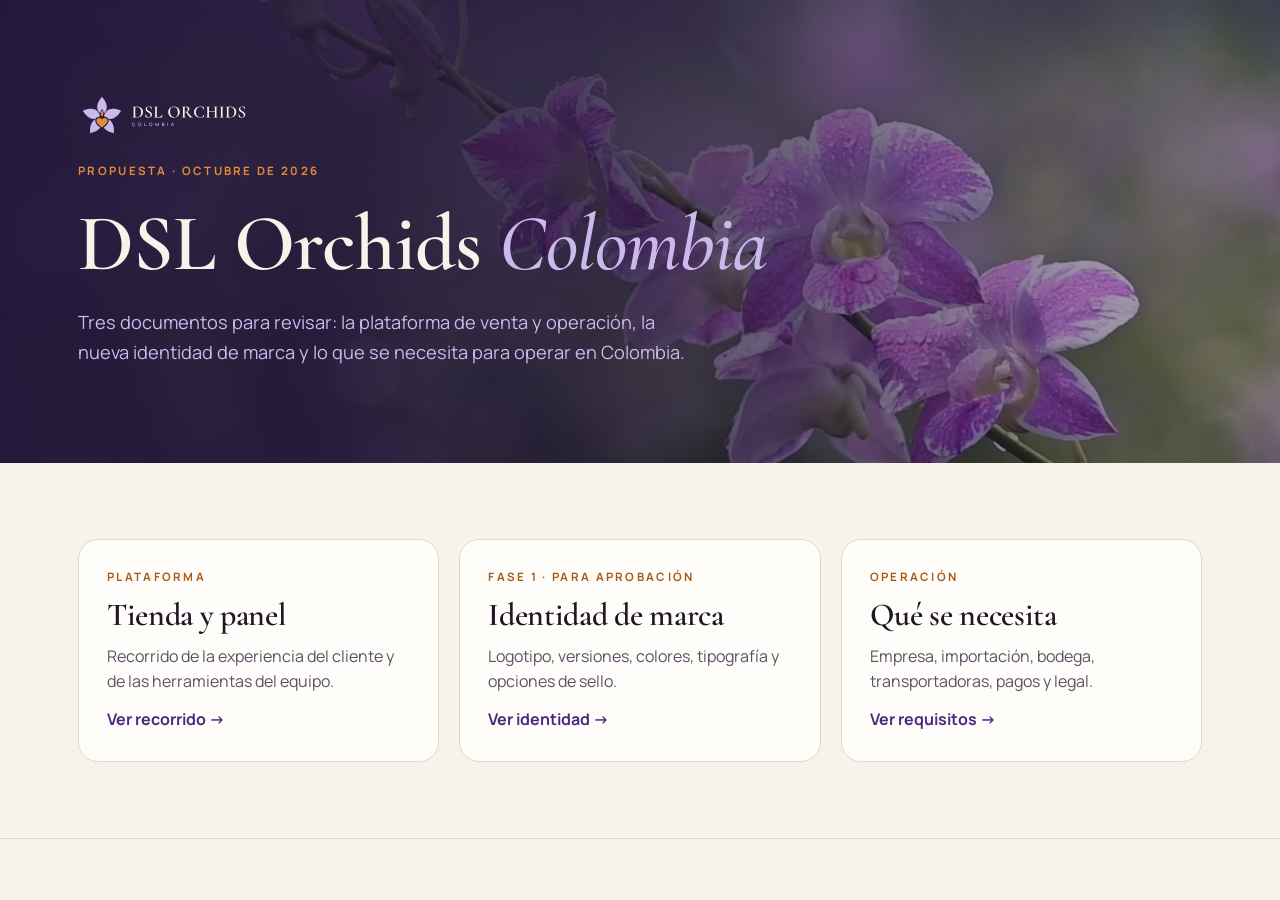
==== index.html @ ac0f4b69 "Propuesta DSL Orchids Colombia: plataforma, identidad de marca y operación Co-Authored-By: Claude Op" ====
<!doctype html>
<html lang="es">
<head>
<meta charset="utf-8">
<meta name="viewport" content="width=device-width, initial-scale=1, viewport-fit=cover">
<meta name="robots" content="noindex, nofollow">
<title>DSL Orchids Colombia · Propuesta</title>
<link rel="icon" href="assets/marca/avatar-violeta.svg">
<link rel="preconnect" href="https://fonts.googleapis.com">
<link rel="preconnect" href="https://fonts.gstatic.com" crossorigin>
<link rel="stylesheet" href="https://fonts.googleapis.com/css2?family=Cormorant+Garamond:ital,wght@0,500;0,600;1,500&family=Manrope:wght@400;500;600;700&display=swap">
<link rel="stylesheet" href="assets/css/estilo.css">
<style>
  .doors{display:grid;grid-template-columns:repeat(3,minmax(0,1fr));gap:20px}
  .door{display:flex;flex-direction:column;gap:12px;padding:28px;border:1px solid var(--line);border-radius:20px;background:var(--surface);text-decoration:none;color:var(--ink);transition:border-color .2s, transform .2s}
  .door:hover{border-color:var(--accent);transform:translateY(-2px)}
  .door .go{margin-top:auto;font-weight:700;color:var(--accent)}
  @media (prefers-reduced-motion:reduce){.door{transition:none}.door:hover{transform:none}}
  @media (max-width:900px){.doors{grid-template-columns:1fr}}
</style>
</head>
<body>
<header class="hero">
  <img src="assets/img/hero-orquidea.jpg" alt="">
  <div class="wrap">
    <img src="assets/marca/logo-horizontal-fondo-oscuro.svg" alt="DSL Orchids Colombia" style="height:48px;width:auto;align-self:flex-start">
    <p class="eyebrow">Propuesta · octubre de 2026</p>
    <h1>DSL Orchids <em>Colombia</em></h1>
    <p class="lead">Tres documentos para revisar: la plataforma de venta y operación, la nueva identidad de marca y lo que se necesita para operar en Colombia.</p>
  </div>
</header>
<section>
  <div class="wrap doors">
    <a class="door" href="web/"><span class="eyebrow">Plataforma</span><h2 style="font-size:2rem">Tienda y panel</h2><p class="muted">Recorrido de la experiencia del cliente y de las herramientas del equipo.</p><span class="go">Ver recorrido →</span></a>
    <a class="door" href="marca/"><span class="eyebrow">Fase 1 · para aprobación</span><h2 style="font-size:2rem">Identidad de marca</h2><p class="muted">Logotipo, versiones, colores, tipografía y opciones de sello.</p><span class="go">Ver identidad →</span></a>
    <a class="door" href="operacion/"><span class="eyebrow">Operación</span><h2 style="font-size:2rem">Qué se necesita</h2><p class="muted">Empresa, importación, bodega, transportadoras, pagos y legal.</p><span class="go">Ver requisitos →</span></a>
  </div>
</section>
</body>
</html>
---- assets/css/estilo.css ----
/* DSL Orchids Colombia · páginas de presentación
   Layout: documento editorial con navegación fija; secciones que alternan marfil y violeta noche. */
:root{
  --bg:#F7F2EA; --surface:#FFFDF9; --surface-2:#F0E8DB; --line:#E3D8C6;
  --ink:#1D1626; --ink-2:#5C5266; --ink-3:#857B8F;
  --accent:#4B2A82; --accent-soft:#EFE8F7;
  --saffron:#E38B35; --saffron-ink:#A85A16; --saffron-soft:#FBECDC;
  --ok:#2C6A4C; --ok-soft:#E3F1E9; --warn:#8F5410; --warn-soft:#FBEFDC; --bad:#A12F29; --bad-soft:#F9E3E1;
  --night:#22163A; --on-night:#F7F2EA; --on-night-2:#CBB8EC;
  --display:"Cormorant Garamond", Georgia, "Times New Roman", serif;
  --body:"Manrope", system-ui, -apple-system, "Segoe UI", sans-serif;
  --shadow:0 18px 40px -28px rgba(34,22,58,.45);
  color-scheme:light;
}
@media (prefers-color-scheme: dark){ :root{
  --bg:#17101F; --surface:#21182D; --surface-2:#2A1F38; --line:#3A2E4A;
  --ink:#F3EDF8; --ink-2:#C7BCD3; --ink-3:#9A8FA8;
  --accent:#CBB8EC; --accent-soft:#33264A;
  --saffron:#EFA35A; --saffron-ink:#F0B57A; --saffron-soft:#3A2A1B;
  --ok:#8FD1AE; --ok-soft:#1E3329; --warn:#F0C27A; --warn-soft:#3A2E1A; --bad:#F2A49E; --bad-soft:#3D2120;
  --night:#0F0A16; --shadow:0 18px 40px -28px rgba(0,0,0,.8); color-scheme:dark }}

*{box-sizing:border-box}
html{scroll-behavior:smooth;scroll-padding-top:76px}
@media (prefers-reduced-motion:reduce){html{scroll-behavior:auto}}
body{margin:0;background:var(--bg);color:var(--ink);font:16px/1.6 var(--body);-webkit-font-smoothing:antialiased}
img{max-width:100%}
.wrap{max-width:1160px;margin:0 auto;padding-left:max(18px,env(safe-area-inset-left,0px));padding-right:max(18px,env(safe-area-inset-right,0px))}
h1,h2,h3{font-family:var(--display);font-weight:600;line-height:1.05;letter-spacing:-.01em;text-wrap:balance;margin:0}
h1{font-size:clamp(2.7rem,6.4vw,5rem)}
h2{font-size:clamp(2.1rem,4vw,3.1rem)}
h3{font-size:1.55rem}
p{margin:0;max-width:66ch}
a{color:var(--accent)}
:focus-visible{outline:2px solid var(--accent);outline-offset:2px;border-radius:4px}
.eyebrow{font-size:.72rem;font-weight:700;letter-spacing:.2em;text-transform:uppercase;color:var(--saffron-ink)}
.lead{font-size:1.14rem;color:var(--ink-2)}
.muted{color:var(--ink-2)}
.stack{display:flex;flex-direction:column;gap:14px}

/* Navegación */
.nav{position:sticky;top:0;z-index:30;background:color-mix(in srgb,var(--surface) 92%,transparent);backdrop-filter:blur(10px);border-bottom:1px solid var(--line)}
.nav .wrap{display:flex;align-items:center;gap:18px;min-height:62px}
.brand{display:flex;align-items:center;gap:10px;text-decoration:none;color:var(--ink);font-family:var(--display);font-size:1.25rem;font-weight:600;white-space:nowrap}
.brand img{width:30px;height:30px}
.nav ul{display:flex;gap:4px;list-style:none;margin:0 0 0 auto;padding:0;overflow-x:auto;scrollbar-width:none;min-width:0}
.nav ul::-webkit-scrollbar{display:none}
.nav a.tab{display:block;padding:7px 12px;border-radius:999px;font-size:.84rem;font-weight:600;color:var(--ink-2);text-decoration:none;white-space:nowrap}
.nav a.tab:hover{background:var(--accent-soft);color:var(--accent)}
.nav a.tab.here{background:var(--accent);color:var(--surface)}

section{padding-block:76px;border-bottom:1px solid var(--line)}
.sec-head{display:flex;flex-direction:column;gap:12px;margin-bottom:34px}
.band{background:var(--night);color:var(--on-night);border-bottom:0}
.band .eyebrow{color:var(--saffron)}
.band .lead,.band .muted{color:var(--on-night-2)}

/* Portada */
.hero{position:relative;isolation:isolate;overflow:hidden;background:var(--night);color:var(--on-night)}
.hero > img{position:absolute;inset:0;width:100%;height:100%;object-fit:cover;object-position:65% center;z-index:-2;opacity:.85}
.hero::after{content:"";position:absolute;inset:0;z-index:-1;background:linear-gradient(90deg,rgba(34,22,58,.96) 0%,rgba(34,22,58,.78) 45%,rgba(34,22,58,.2) 100%)}
.hero .wrap{padding-block:92px 96px;display:flex;flex-direction:column;gap:22px}
.hero .eyebrow{color:var(--saffron)}
.hero .lead{color:var(--on-night-2);max-width:56ch}
.hero h1 em{font-style:italic;color:var(--on-night-2);font-weight:500}
.chips{display:flex;flex-wrap:wrap;gap:8px}
.chip{border:1px solid rgba(203,184,236,.4);border-radius:999px;padding:6px 14px;font-size:.84rem;color:var(--on-night)}

/* Marcos */
.browser{border-radius:14px;overflow:hidden;border:1px solid var(--line);background:var(--surface);box-shadow:var(--shadow)}
.browser .bar{display:flex;align-items:center;gap:6px;padding:8px 12px;background:var(--surface-2);border-bottom:1px solid var(--line);font-size:.72rem;color:var(--ink-3)}
.browser .bar i{width:9px;height:9px;border-radius:50%;background:var(--line)}
.browser .bar span{margin-left:8px;white-space:nowrap;overflow:hidden;text-overflow:ellipsis}
button.shot{display:block;width:100%;padding:0;border:0;background:none;cursor:zoom-in}
button.shot img{display:block;width:100%;height:auto}
.phone{border:8px solid var(--night);border-radius:30px;overflow:hidden;background:var(--night);box-shadow:var(--shadow);max-width:240px;margin:0 auto}
figure{margin:0;display:flex;flex-direction:column;gap:10px;min-width:0}
figcaption{font-size:.9rem;color:var(--ink-2)}
figcaption b{color:var(--ink)}

.grid-2{display:grid;grid-template-columns:repeat(2,minmax(0,1fr));gap:28px}
.grid-3{display:grid;grid-template-columns:repeat(3,minmax(0,1fr));gap:24px}
.grid-4{display:grid;grid-template-columns:repeat(4,minmax(0,1fr));gap:14px}
.grid-2 > *,.grid-3 > *,.grid-4 > *{min-width:0}

/* Pasos del recorrido */
.step{display:grid;grid-template-columns:minmax(0,.9fr) minmax(0,1.6fr);gap:36px;align-items:center;padding-block:30px;border-top:1px solid var(--line)}
.step:first-of-type{border-top:0;padding-top:0}
.step .n{font-family:var(--display);font-size:3rem;line-height:1;color:var(--saffron-ink)}
.step h3{margin-top:4px}
.step ul{margin:6px 0 0;padding-left:1.1rem;color:var(--ink-2);font-size:.95rem;display:flex;flex-direction:column;gap:4px}

/* Tablas */
.tbl{overflow-x:auto;border:1px solid var(--line);border-radius:14px;background:var(--surface)}
table{width:100%;border-collapse:collapse;font-size:.92rem}
th{text-align:left;font-size:.7rem;font-weight:700;letter-spacing:.08em;text-transform:uppercase;color:var(--ink-3);padding:11px 14px;border-bottom:1px solid var(--line);background:var(--surface-2);white-space:nowrap}
td{padding:11px 14px;border-bottom:1px solid var(--line);vertical-align:top}
tr:last-child td{border-bottom:0}
td.n{text-align:right;white-space:nowrap;font-variant-numeric:tabular-nums}
.pill{display:inline-block;padding:2px 10px;border-radius:999px;font-size:.74rem;font-weight:700;white-space:nowrap}
.pill.ok{background:var(--ok-soft);color:var(--ok)} .pill.warn{background:var(--warn-soft);color:var(--warn)} .pill.bad{background:var(--bad-soft);color:var(--bad)} .pill.info{background:var(--accent-soft);color:var(--accent)}

.card{border:1px solid var(--line);border-radius:18px;background:var(--surface);padding:24px 26px;display:flex;flex-direction:column;gap:12px}
.card h3{font-size:1.45rem}
.list{margin:0;padding-left:1.15rem;display:flex;flex-direction:column;gap:8px}
.list li{max-width:72ch}
.checklist{list-style:none;margin:0;padding:0;display:flex;flex-direction:column;gap:10px}
.checklist li{display:grid;grid-template-columns:22px 1fr;gap:10px;align-items:start}
.checklist li::before{content:"";width:18px;height:18px;margin-top:3px;border:2px solid var(--accent);border-radius:5px}
.note{border-left:3px solid var(--saffron);background:var(--saffron-soft);padding:14px 18px;border-radius:0 12px 12px 0;font-size:.95rem;color:var(--ink)}
.who{font-size:.74rem;font-weight:700;letter-spacing:.08em;text-transform:uppercase;color:var(--ink-3)}

/* Flujo horizontal */
.flow{display:grid;grid-template-columns:repeat(6,minmax(0,1fr));gap:10px;counter-reset:f}
.flow li{list-style:none;background:var(--surface);border:1px solid var(--line);border-radius:16px;padding:16px;display:flex;flex-direction:column;gap:6px;position:relative}
.flow li b{font-family:var(--display);font-size:1.25rem;line-height:1.1}
.flow li span{font-size:.82rem;color:var(--ink-2)}
.flow li .who{margin-top:auto;padding-top:6px}
.flow{margin:0;padding:0}

/* Marca */
.tile{display:flex;flex-direction:column;align-items:center;justify-content:center;gap:10px;min-height:180px;padding:24px;border-radius:16px;border:1px solid #E3D8C6;background:#FFFFFF}
.tile.dark{background:#22163A;border-color:#22163A}
.tile.cream{background:#F7F2EA}
.tile img{max-height:120px;max-width:100%}
.tile small{font-size:.78rem;color:#6E6478;text-align:center;max-width:32ch}
.tile.dark small{color:#CBB8EC}
.swatches{display:grid;grid-template-columns:repeat(6,minmax(0,1fr));gap:12px}
.sw{border-radius:14px;overflow:hidden;border:1px solid var(--line);background:var(--surface)}
.sw i{display:block;height:92px}
.sw p{padding:10px 12px;font-size:.8rem;color:var(--ink-2)}
.sw p b{display:block;color:var(--ink);font-size:.9rem}
.option{position:relative}
.option .badge{position:absolute;top:14px;left:14px;font-family:var(--display);font-size:1.6rem;font-weight:600;color:#4B2A82;background:#FFFFFF;border:1px solid #E3D8C6;width:42px;height:42px;border-radius:50%;display:flex;align-items:center;justify-content:center}

footer{padding-block:44px 70px;color:var(--ink-3);font-size:.86rem}
footer .wrap{display:flex;flex-wrap:wrap;gap:18px;align-items:center;justify-content:space-between}
.logo-dark{display:none}
@media (prefers-color-scheme: dark){.logo-light{display:none}.logo-dark{display:block}}

dialog{border:0;padding:0;background:transparent;max-width:min(1400px,96vw);max-height:94vh}
dialog::backdrop{background:rgba(15,10,22,.86)}
dialog img{display:block;max-width:100%;max-height:86vh;margin:0 auto;border-radius:10px}
dialog .close{position:absolute;top:8px;right:8px;background:#FFFDF9;color:#1D1626;border:1px solid #E3D8C6;border-radius:999px;padding:6px 14px;font:600 .85rem var(--body);cursor:pointer}
dialog p{color:#F3EDF8;text-align:center;font-size:.88rem;margin:8px auto 0}

@media (max-width:960px){
  .grid-2,.step{grid-template-columns:1fr}
  .grid-3{grid-template-columns:repeat(2,minmax(0,1fr))}
  .grid-4{grid-template-columns:repeat(2,minmax(0,1fr))}
  .flow{grid-template-columns:repeat(2,minmax(0,1fr))}
  .swatches{grid-template-columns:repeat(3,minmax(0,1fr))}
}
@media (max-width:560px){
  .grid-3,.flow{grid-template-columns:1fr}
  section{padding-block:56px}
  .brand span{display:none}
  .hero .wrap{padding-block:64px 70px}
}

/* Tablas y tarjetas dentro de franjas oscuras conservan su texto oscuro */
.band .tbl,.band .card{color:var(--ink)}
.band .tbl .muted,.band .card .muted{color:var(--ink-2)}
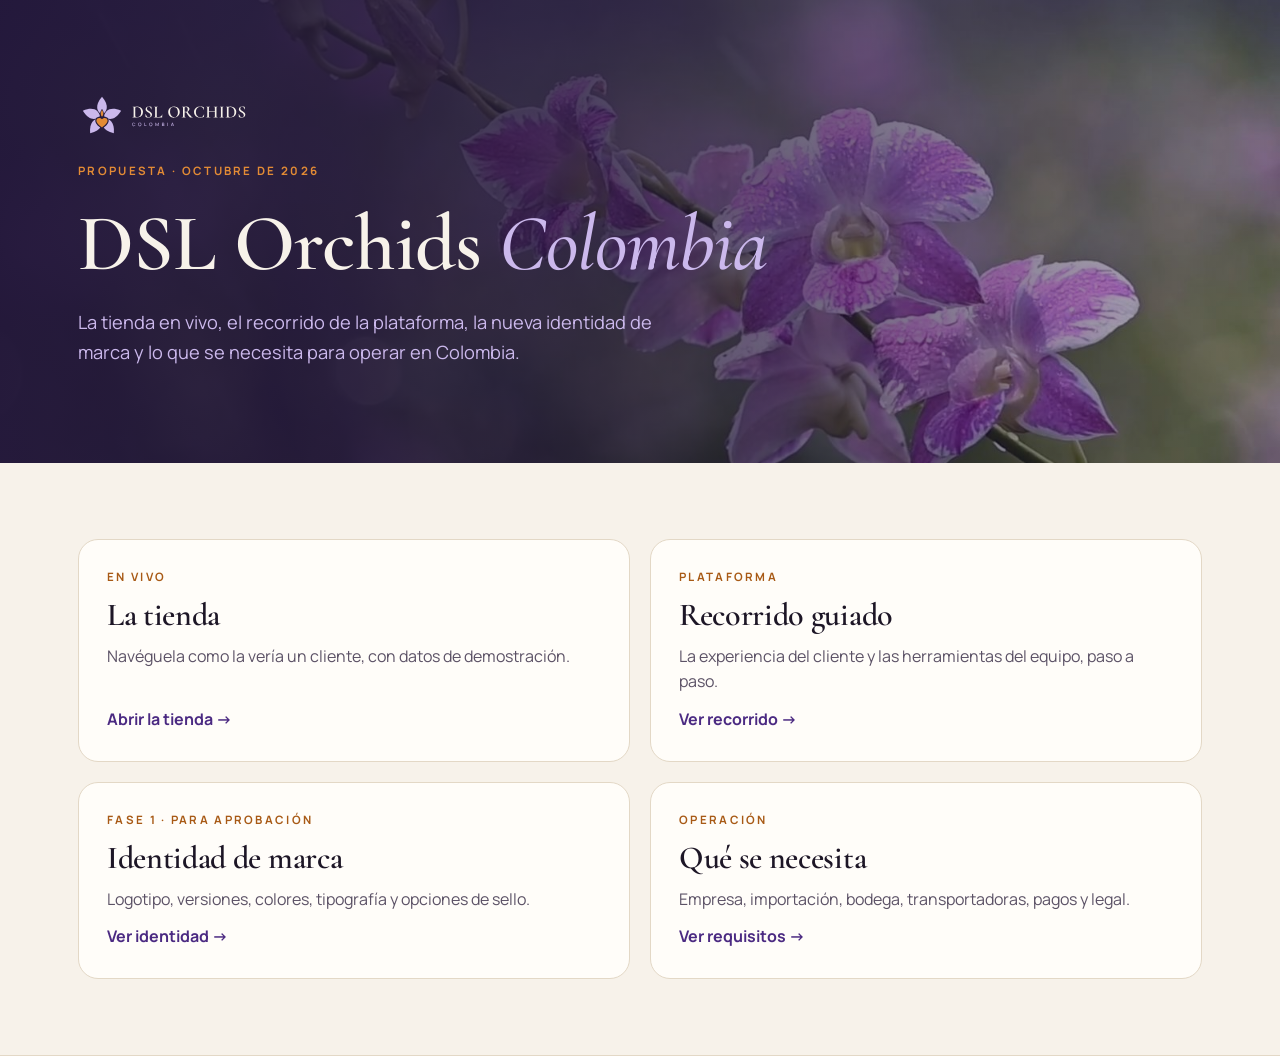
==== commit b8c4b48c: "Enlace a la tienda en vivo en Vercel Co-Authored-By: Claude Opus 5.5 <noreply@anthropic.com>" ====
--- a/index.html
+++ b/index.html
@@ -11,7 +11,7 @@
 <link rel="stylesheet" href="https://fonts.googleapis.com/css2?family=Cormorant+Garamond:ital,wght@0,500;0,600;1,500&family=Manrope:wght@400;500;600;700&display=swap">
 <link rel="stylesheet" href="assets/css/estilo.css">
 <style>
-  .doors{display:grid;grid-template-columns:repeat(3,minmax(0,1fr));gap:20px}
+  .doors{display:grid;grid-template-columns:repeat(2,minmax(0,1fr));gap:20px}
   .door{display:flex;flex-direction:column;gap:12px;padding:28px;border:1px solid var(--line);border-radius:20px;background:var(--surface);text-decoration:none;color:var(--ink);transition:border-color .2s, transform .2s}
   .door:hover{border-color:var(--accent);transform:translateY(-2px)}
   .door .go{margin-top:auto;font-weight:700;color:var(--accent)}
@@ -26,12 +26,13 @@
     <img src="assets/marca/logo-horizontal-fondo-oscuro.svg" alt="DSL Orchids Colombia" style="height:48px;width:auto;align-self:flex-start">
     <p class="eyebrow">Propuesta · octubre de 2026</p>
     <h1>DSL Orchids <em>Colombia</em></h1>
-    <p class="lead">Tres documentos para revisar: la plataforma de venta y operación, la nueva identidad de marca y lo que se necesita para operar en Colombia.</p>
+    <p class="lead">La tienda en vivo, el recorrido de la plataforma, la nueva identidad de marca y lo que se necesita para operar en Colombia.</p>
   </div>
 </header>
 <section>
   <div class="wrap doors">
-    <a class="door" href="web/"><span class="eyebrow">Plataforma</span><h2 style="font-size:2rem">Tienda y panel</h2><p class="muted">Recorrido de la experiencia del cliente y de las herramientas del equipo.</p><span class="go">Ver recorrido →</span></a>
+    <a class="door" href="https://dsl-orchids-colombia.vercel.app" target="_blank" rel="noopener"><span class="eyebrow">En vivo</span><h2 style="font-size:2rem">La tienda</h2><p class="muted">Navéguela como la vería un cliente, con datos de demostración.</p><span class="go">Abrir la tienda →</span></a>
+    <a class="door" href="web/"><span class="eyebrow">Plataforma</span><h2 style="font-size:2rem">Recorrido guiado</h2><p class="muted">La experiencia del cliente y las herramientas del equipo, paso a paso.</p><span class="go">Ver recorrido →</span></a>
     <a class="door" href="marca/"><span class="eyebrow">Fase 1 · para aprobación</span><h2 style="font-size:2rem">Identidad de marca</h2><p class="muted">Logotipo, versiones, colores, tipografía y opciones de sello.</p><span class="go">Ver identidad →</span></a>
     <a class="door" href="operacion/"><span class="eyebrow">Operación</span><h2 style="font-size:2rem">Qué se necesita</h2><p class="muted">Empresa, importación, bodega, transportadoras, pagos y legal.</p><span class="go">Ver requisitos →</span></a>
   </div>
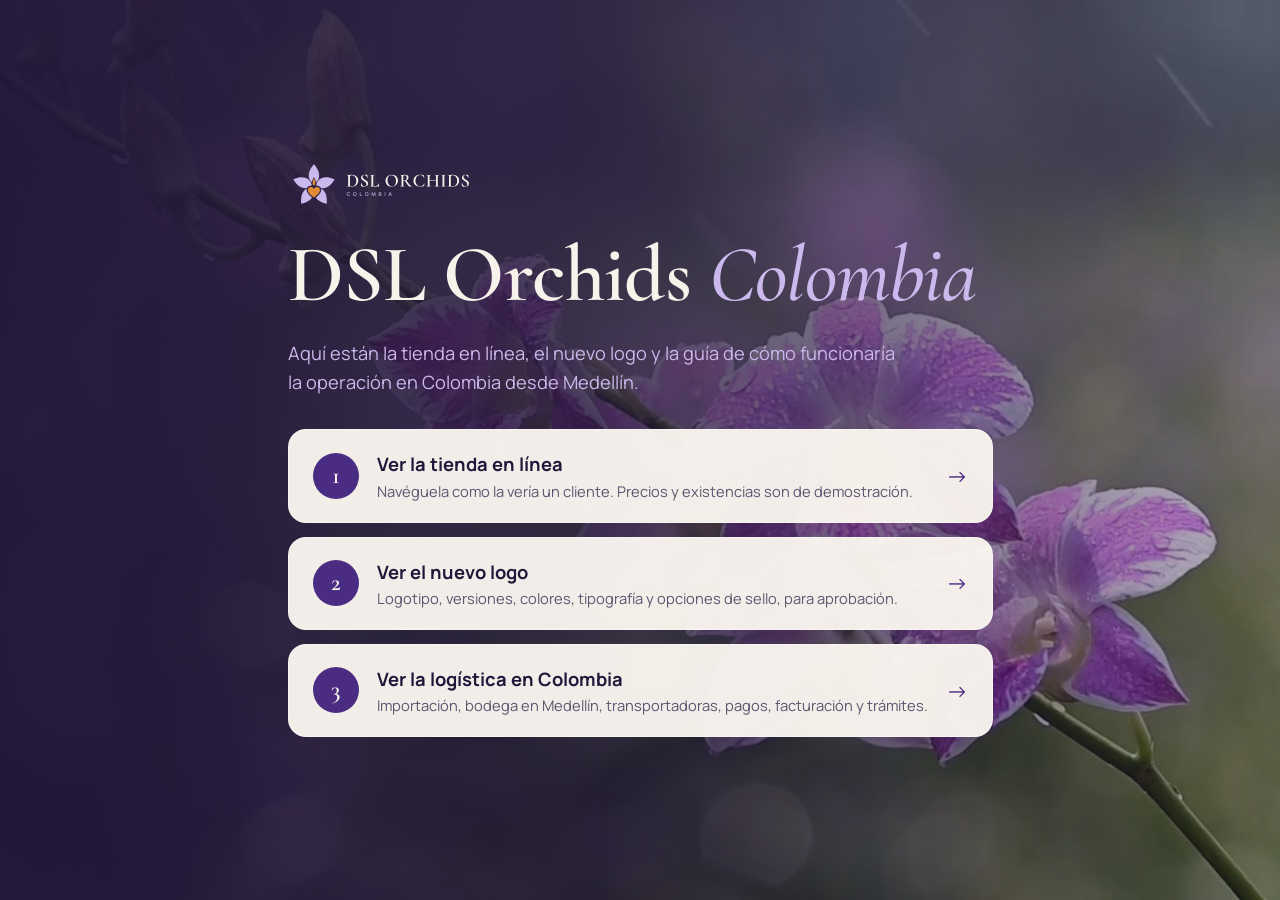
==== commit d37bc972: "Portada con tres enlaces y logística con base en Medellín Co-Authored-By: Claude Opus 5.5 <noreply@a" ====
--- a/index.html
+++ b/index.html
@@ -4,38 +4,55 @@
 <meta charset="utf-8">
 <meta name="viewport" content="width=device-width, initial-scale=1, viewport-fit=cover">
 <meta name="robots" content="noindex, nofollow">
-<title>DSL Orchids Colombia · Propuesta</title>
+<title>DSL Orchids Colombia</title>
 <link rel="icon" href="assets/marca/avatar-violeta.svg">
 <link rel="preconnect" href="https://fonts.googleapis.com">
 <link rel="preconnect" href="https://fonts.gstatic.com" crossorigin>
 <link rel="stylesheet" href="https://fonts.googleapis.com/css2?family=Cormorant+Garamond:ital,wght@0,500;0,600;1,500&family=Manrope:wght@400;500;600;700&display=swap">
 <link rel="stylesheet" href="assets/css/estilo.css">
 <style>
-  .doors{display:grid;grid-template-columns:repeat(2,minmax(0,1fr));gap:20px}
-  .door{display:flex;flex-direction:column;gap:12px;padding:28px;border:1px solid var(--line);border-radius:20px;background:var(--surface);text-decoration:none;color:var(--ink);transition:border-color .2s, transform .2s}
-  .door:hover{border-color:var(--accent);transform:translateY(-2px)}
-  .door .go{margin-top:auto;font-weight:700;color:var(--accent)}
-  @media (prefers-reduced-motion:reduce){.door{transition:none}.door:hover{transform:none}}
-  @media (max-width:900px){.doors{grid-template-columns:1fr}}
+  .portada{min-height:100svh;display:flex;flex-direction:column;justify-content:center}
+  .portada .wrap{display:flex;flex-direction:column;gap:22px;max-width:760px}
+  .botones{display:flex;flex-direction:column;gap:14px;margin-top:10px}
+  .boton{display:flex;align-items:center;gap:18px;padding:20px 24px;border-radius:18px;text-decoration:none;
+    background:rgba(250,246,240,.96);color:#22163a;border:1px solid rgba(255,255,255,.4);transition:transform .2s, box-shadow .2s}
+  .boton:hover{transform:translateY(-2px);box-shadow:0 16px 40px -18px rgba(0,0,0,.6)}
+  .boton:focus-visible{outline:3px solid #ED943C;outline-offset:3px}
+  .boton .num{flex:none;display:grid;place-items:center;width:46px;height:46px;border-radius:50%;background:#4B2C83;color:#FAF6F0;
+    font-family:"Cormorant Garamond",Georgia,serif;font-size:1.5rem;font-weight:600}
+  .boton .txt{display:flex;flex-direction:column;gap:2px;min-width:0}
+  .boton b{font-size:1.15rem}
+  .boton small{color:#5d5470;font-size:.92rem;line-height:1.35}
+  .boton .flecha{margin-left:auto;flex:none;font-size:1.4rem;color:#4B2C83}
+  @media (prefers-reduced-motion:reduce){.boton{transition:none}.boton:hover{transform:none}}
+  @media (max-width:520px){.boton{padding:16px 16px;gap:14px}.boton .num{width:40px;height:40px;font-size:1.3rem}.boton b{font-size:1.05rem}}
 </style>
 </head>
 <body>
-<header class="hero">
+<header class="hero portada">
   <img src="assets/img/hero-orquidea.jpg" alt="">
   <div class="wrap">
-    <img src="assets/marca/logo-horizontal-fondo-oscuro.svg" alt="DSL Orchids Colombia" style="height:48px;width:auto;align-self:flex-start">
-    <p class="eyebrow">Propuesta · octubre de 2026</p>
+    <img src="assets/marca/logo-horizontal-fondo-oscuro.svg" alt="DSL Orchids Colombia" style="height:52px;width:auto;align-self:flex-start">
     <h1>DSL Orchids <em>Colombia</em></h1>
-    <p class="lead">La tienda en vivo, el recorrido de la plataforma, la nueva identidad de marca y lo que se necesita para operar en Colombia.</p>
+    <p class="lead">Aquí están la tienda en línea, el nuevo logo y la guía de cómo funcionaría la operación en Colombia desde Medellín.</p>
+    <nav class="botones" aria-label="Enlaces del proyecto">
+      <a class="boton" href="https://dsl-orchids-colombia.vercel.app" target="_blank" rel="noopener">
+        <span class="num">1</span>
+        <span class="txt"><b>Ver la tienda en línea</b><small>Navéguela como la vería un cliente. Precios y existencias son de demostración.</small></span>
+        <span class="flecha" aria-hidden="true">→</span>
+      </a>
+      <a class="boton" href="marca/">
+        <span class="num">2</span>
+        <span class="txt"><b>Ver el nuevo logo</b><small>Logotipo, versiones, colores, tipografía y opciones de sello, para aprobación.</small></span>
+        <span class="flecha" aria-hidden="true">→</span>
+      </a>
+      <a class="boton" href="operacion/">
+        <span class="num">3</span>
+        <span class="txt"><b>Ver la logística en Colombia</b><small>Importación, bodega en Medellín, transportadoras, pagos, facturación y trámites.</small></span>
+        <span class="flecha" aria-hidden="true">→</span>
+      </a>
+    </nav>
   </div>
 </header>
-<section>
-  <div class="wrap doors">
-    <a class="door" href="https://dsl-orchids-colombia.vercel.app" target="_blank" rel="noopener"><span class="eyebrow">En vivo</span><h2 style="font-size:2rem">La tienda</h2><p class="muted">Navéguela como la vería un cliente, con datos de demostración.</p><span class="go">Abrir la tienda →</span></a>
-    <a class="door" href="web/"><span class="eyebrow">Plataforma</span><h2 style="font-size:2rem">Recorrido guiado</h2><p class="muted">La experiencia del cliente y las herramientas del equipo, paso a paso.</p><span class="go">Ver recorrido →</span></a>
-    <a class="door" href="marca/"><span class="eyebrow">Fase 1 · para aprobación</span><h2 style="font-size:2rem">Identidad de marca</h2><p class="muted">Logotipo, versiones, colores, tipografía y opciones de sello.</p><span class="go">Ver identidad →</span></a>
-    <a class="door" href="operacion/"><span class="eyebrow">Operación</span><h2 style="font-size:2rem">Qué se necesita</h2><p class="muted">Empresa, importación, bodega, transportadoras, pagos y legal.</p><span class="go">Ver requisitos →</span></a>
-  </div>
-</section>
 </body>
 </html>
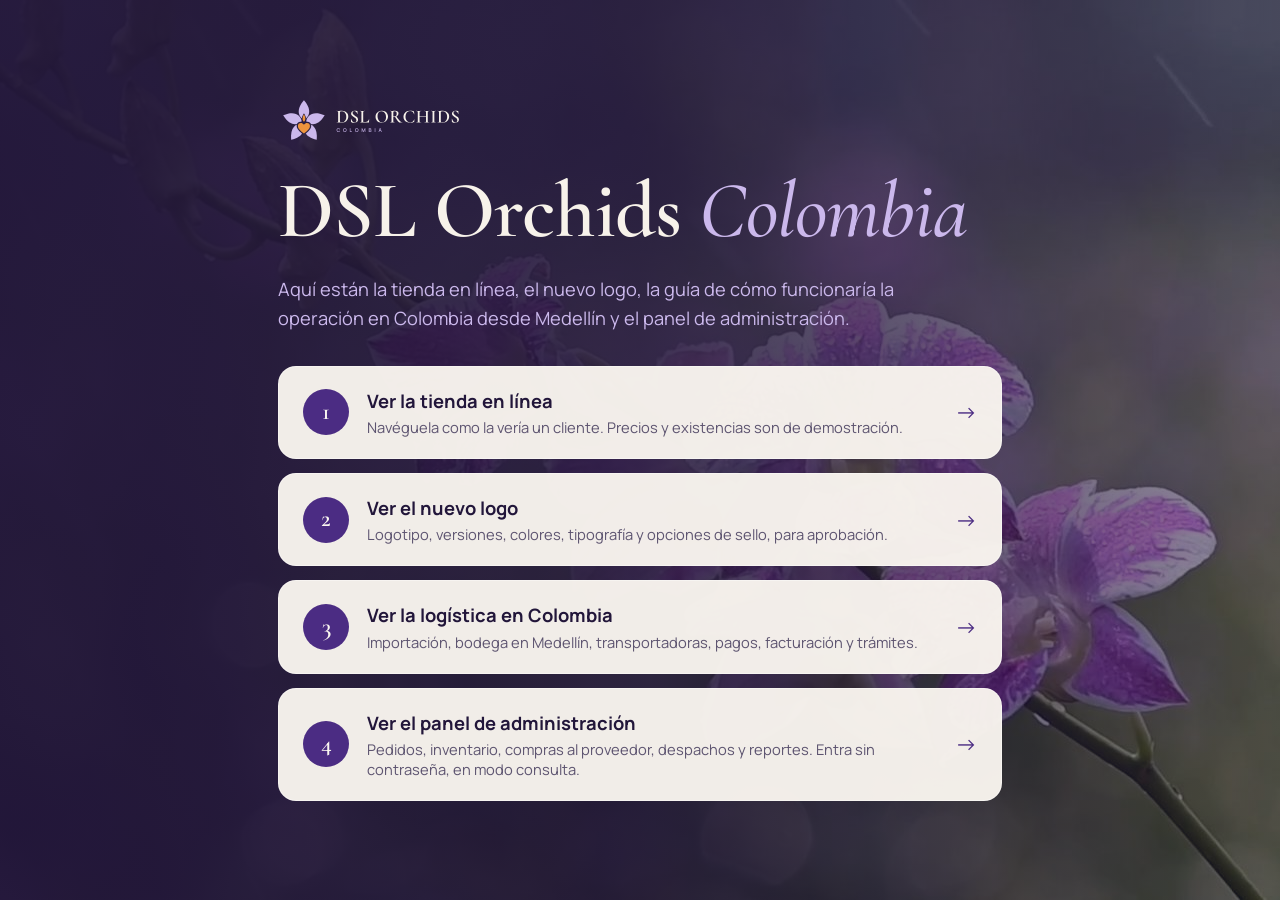
==== commit 46f716dc: "Cuarto botón al panel en modo consulta y mejoras de contraste y lectura en celular Co-Authored-By: C" ====
--- a/index.html
+++ b/index.html
@@ -9,7 +9,7 @@
 <link rel="preconnect" href="https://fonts.googleapis.com">
 <link rel="preconnect" href="https://fonts.gstatic.com" crossorigin>
 <link rel="stylesheet" href="https://fonts.googleapis.com/css2?family=Cormorant+Garamond:ital,wght@0,500;0,600;1,500&family=Manrope:wght@400;500;600;700&display=swap">
-<link rel="stylesheet" href="assets/css/estilo.css">
+<link rel="stylesheet" href="assets/css/estilo.css?v=20261018">
 <style>
   .portada{min-height:100svh;display:flex;flex-direction:column;justify-content:center}
   .portada .wrap{display:flex;flex-direction:column;gap:22px;max-width:760px}
@@ -34,7 +34,7 @@
   <div class="wrap">
     <img src="assets/marca/logo-horizontal-fondo-oscuro.svg" alt="DSL Orchids Colombia" style="height:52px;width:auto;align-self:flex-start">
     <h1>DSL Orchids <em>Colombia</em></h1>
-    <p class="lead">Aquí están la tienda en línea, el nuevo logo y la guía de cómo funcionaría la operación en Colombia desde Medellín.</p>
+    <p class="lead">Aquí están la tienda en línea, el nuevo logo, la guía de cómo funcionaría la operación en Colombia desde Medellín y el panel de administración.</p>
     <nav class="botones" aria-label="Enlaces del proyecto">
       <a class="boton" href="https://dsl-orchids-colombia.vercel.app" target="_blank" rel="noopener">
         <span class="num">1</span>
@@ -51,6 +51,11 @@
         <span class="txt"><b>Ver la logística en Colombia</b><small>Importación, bodega en Medellín, transportadoras, pagos, facturación y trámites.</small></span>
         <span class="flecha" aria-hidden="true">→</span>
       </a>
+      <a class="boton" href="https://dsl-orchids-colombia.vercel.app/admin/demo" target="_blank" rel="noopener">
+        <span class="num">4</span>
+        <span class="txt"><b>Ver el panel de administración</b><small>Pedidos, inventario, compras al proveedor, despachos y reportes. Entra sin contraseña, en modo consulta.</small></span>
+        <span class="flecha" aria-hidden="true">→</span>
+      </a>
     </nav>
   </div>
 </header>
--- a/assets/css/estilo.css
+++ b/assets/css/estilo.css
@@ -2,9 +2,9 @@
    Layout: documento editorial con navegación fija; secciones que alternan marfil y violeta noche. */
 :root{
   --bg:#F7F2EA; --surface:#FFFDF9; --surface-2:#F0E8DB; --line:#E3D8C6;
-  --ink:#1D1626; --ink-2:#5C5266; --ink-3:#857B8F;
-  --accent:#4B2A82; --accent-soft:#EFE8F7;
-  --saffron:#E38B35; --saffron-ink:#A85A16; --saffron-soft:#FBECDC;
+  --ink:#1D1626; --ink-2:#5C5266; --ink-3:#6B6175;
+  --accent:#5A3694; --accent-soft:#EFE8F7;
+  --saffron:#ED943C; --saffron-ink:#A85A16; --saffron-soft:#FBECDC;
   --ok:#2C6A4C; --ok-soft:#E3F1E9; --warn:#8F5410; --warn-soft:#FBEFDC; --bad:#A12F29; --bad-soft:#F9E3E1;
   --night:#22163A; --on-night:#F7F2EA; --on-night-2:#CBB8EC;
   --display:"Cormorant Garamond", Georgia, "Times New Roman", serif;
@@ -58,7 +58,8 @@
 /* Portada */
 .hero{position:relative;isolation:isolate;overflow:hidden;background:var(--night);color:var(--on-night)}
 .hero > img{position:absolute;inset:0;width:100%;height:100%;object-fit:cover;object-position:65% center;z-index:-2;opacity:.85}
-.hero::after{content:"";position:absolute;inset:0;z-index:-1;background:linear-gradient(90deg,rgba(34,22,58,.96) 0%,rgba(34,22,58,.78) 45%,rgba(34,22,58,.2) 100%)}
+.hero::after{content:"";position:absolute;inset:0;z-index:-1;background:linear-gradient(90deg,rgba(34,22,58,.96) 0%,rgba(34,22,58,.86) 50%,rgba(34,22,58,.4) 100%)}
+@media (max-width:760px){.hero::after{background:linear-gradient(180deg,rgba(34,22,58,.9) 0%,rgba(34,22,58,.84) 100%)}}
 .hero .wrap{padding-block:92px 96px;display:flex;flex-direction:column;gap:22px}
 .hero .eyebrow{color:var(--saffron)}
 .hero .lead{color:var(--on-night-2);max-width:56ch}
@@ -131,7 +132,7 @@
 .sw p{padding:10px 12px;font-size:.8rem;color:var(--ink-2)}
 .sw p b{display:block;color:var(--ink);font-size:.9rem}
 .option{position:relative}
-.option .badge{position:absolute;top:14px;left:14px;font-family:var(--display);font-size:1.6rem;font-weight:600;color:#4B2A82;background:#FFFFFF;border:1px solid #E3D8C6;width:42px;height:42px;border-radius:50%;display:flex;align-items:center;justify-content:center}
+.option .badge{position:absolute;top:14px;left:14px;font-family:var(--display);font-size:1.6rem;font-weight:600;color:#5A3694;background:#FFFFFF;border:1px solid #E3D8C6;width:42px;height:42px;border-radius:50%;display:flex;align-items:center;justify-content:center}
 
 footer{padding-block:44px 70px;color:var(--ink-3);font-size:.86rem}
 footer .wrap{display:flex;flex-wrap:wrap;gap:18px;align-items:center;justify-content:space-between}
@@ -161,3 +162,22 @@
 /* Tablas y tarjetas dentro de franjas oscuras conservan su texto oscuro */
 .band .tbl,.band .card{color:var(--ink)}
 .band .tbl .muted,.band .card .muted{color:var(--ink-2)}
+
+.alert.alert-ok{background:var(--ok-soft);border-color:var(--ok)} .alert.alert-ok b{color:var(--ok)}
+
+/* Celular: menú sin pestañas cortadas y tablas como fichas apiladas (sin desplazamiento lateral) */
+@media (max-width:560px){
+  .nav .wrap{gap:10px}
+  .nav ul{gap:2px}
+  .nav a.tab{padding:6px 7px;font-size:.76rem}
+}
+@media (max-width:600px){
+  .tbl{overflow-x:visible}
+  .tbl table,.tbl tbody,.tbl tr,.tbl td{display:block;width:100%}
+  .tbl thead{display:none}
+  .tbl tr{padding:12px 14px;border-bottom:1px solid var(--line)}
+  .tbl tr:last-child{border-bottom:0}
+  .tbl td{padding:3px 0;border:0;text-align:left}
+  .tbl td:first-child{font-weight:600}
+  .tbl td.n{text-align:left;white-space:normal}
+}
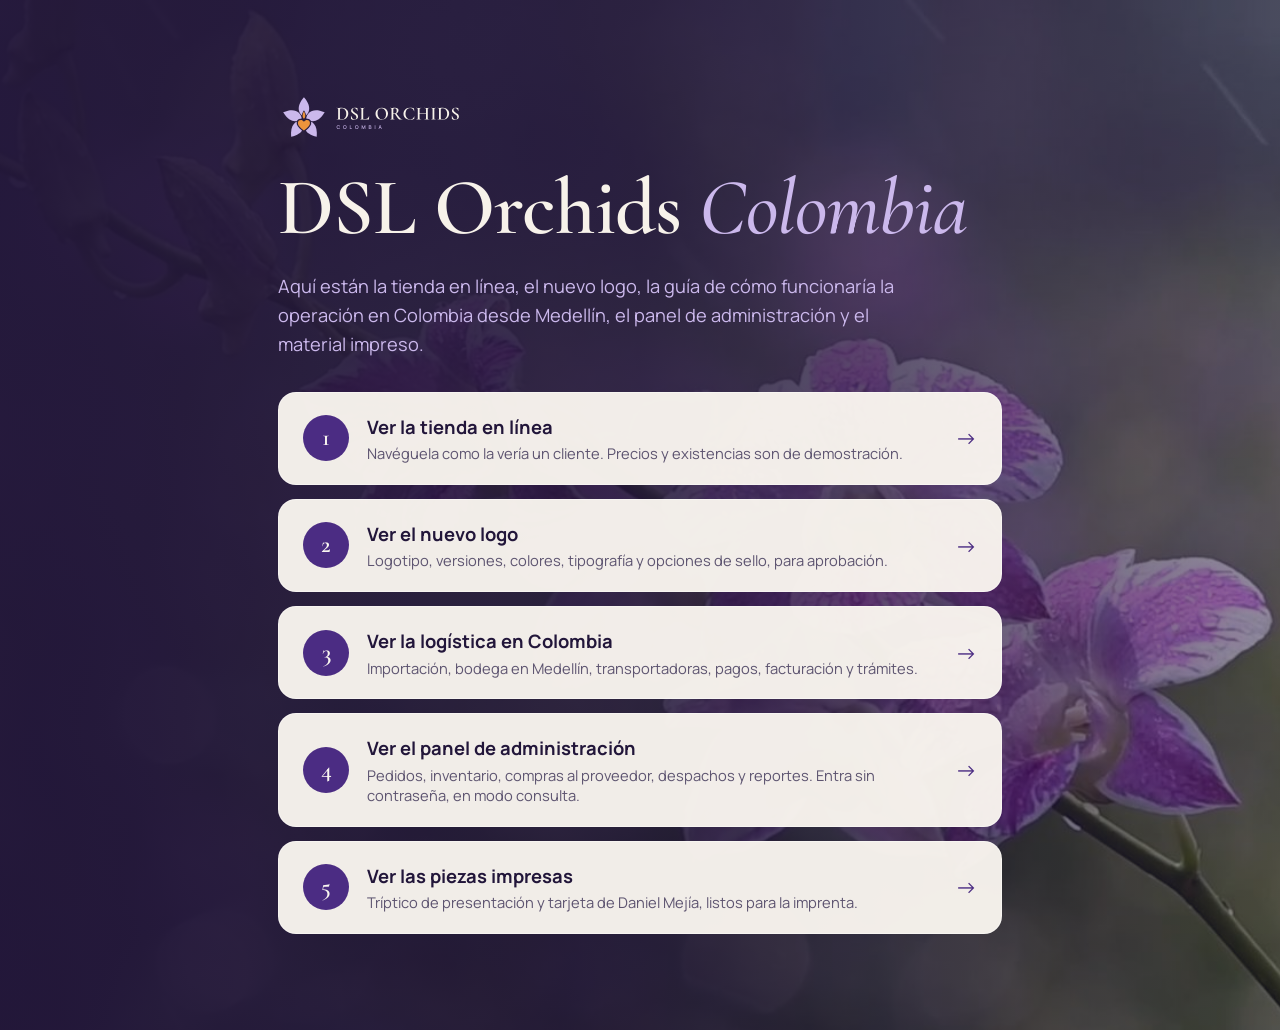
==== commit 6cd5d912: "Piezas impresas: tríptico y tarjeta de Daniel Mejía, con quinto botón Co-Authored-By: Claude Opus 5." ====
--- a/index.html
+++ b/index.html
@@ -9,7 +9,7 @@
 <link rel="preconnect" href="https://fonts.googleapis.com">
 <link rel="preconnect" href="https://fonts.gstatic.com" crossorigin>
 <link rel="stylesheet" href="https://fonts.googleapis.com/css2?family=Cormorant+Garamond:ital,wght@0,500;0,600;1,500&family=Manrope:wght@400;500;600;700&display=swap">
-<link rel="stylesheet" href="assets/css/estilo.css?v=20261018">
+<link rel="stylesheet" href="assets/css/estilo.css?v=20261018b">
 <style>
   .portada{min-height:100svh;display:flex;flex-direction:column;justify-content:center}
   .portada .wrap{display:flex;flex-direction:column;gap:22px;max-width:760px}
@@ -34,7 +34,7 @@
   <div class="wrap">
     <img src="assets/marca/logo-horizontal-fondo-oscuro.svg" alt="DSL Orchids Colombia" style="height:52px;width:auto;align-self:flex-start">
     <h1>DSL Orchids <em>Colombia</em></h1>
-    <p class="lead">Aquí están la tienda en línea, el nuevo logo, la guía de cómo funcionaría la operación en Colombia desde Medellín y el panel de administración.</p>
+    <p class="lead">Aquí están la tienda en línea, el nuevo logo, la guía de cómo funcionaría la operación en Colombia desde Medellín, el panel de administración y el material impreso.</p>
     <nav class="botones" aria-label="Enlaces del proyecto">
       <a class="boton" href="https://dsl-orchids-colombia.vercel.app" target="_blank" rel="noopener">
         <span class="num">1</span>
@@ -56,6 +56,11 @@
         <span class="txt"><b>Ver el panel de administración</b><small>Pedidos, inventario, compras al proveedor, despachos y reportes. Entra sin contraseña, en modo consulta.</small></span>
         <span class="flecha" aria-hidden="true">→</span>
       </a>
+      <a class="boton" href="impresos/">
+        <span class="num">5</span>
+        <span class="txt"><b>Ver las piezas impresas</b><small>Tríptico de presentación y tarjeta de Daniel Mejía, listos para la imprenta.</small></span>
+        <span class="flecha" aria-hidden="true">→</span>
+      </a>
     </nav>
   </div>
 </header>
--- a/assets/css/estilo.css
+++ b/assets/css/estilo.css
@@ -43,6 +43,7 @@
 .nav .wrap{display:flex;align-items:center;gap:18px;min-height:62px}
 .brand{display:flex;align-items:center;gap:10px;text-decoration:none;color:var(--ink);font-family:var(--display);font-size:1.25rem;font-weight:600;white-space:nowrap}
 .brand img{width:30px;height:30px}
+.brand{min-height:40px;min-width:40px}
 .nav ul{display:flex;gap:4px;list-style:none;margin:0 0 0 auto;padding:0;overflow-x:auto;scrollbar-width:none;min-width:0}
 .nav ul::-webkit-scrollbar{display:none}
 .nav a.tab{display:block;padding:7px 12px;border-radius:999px;font-size:.84rem;font-weight:600;color:var(--ink-2);text-decoration:none;white-space:nowrap}
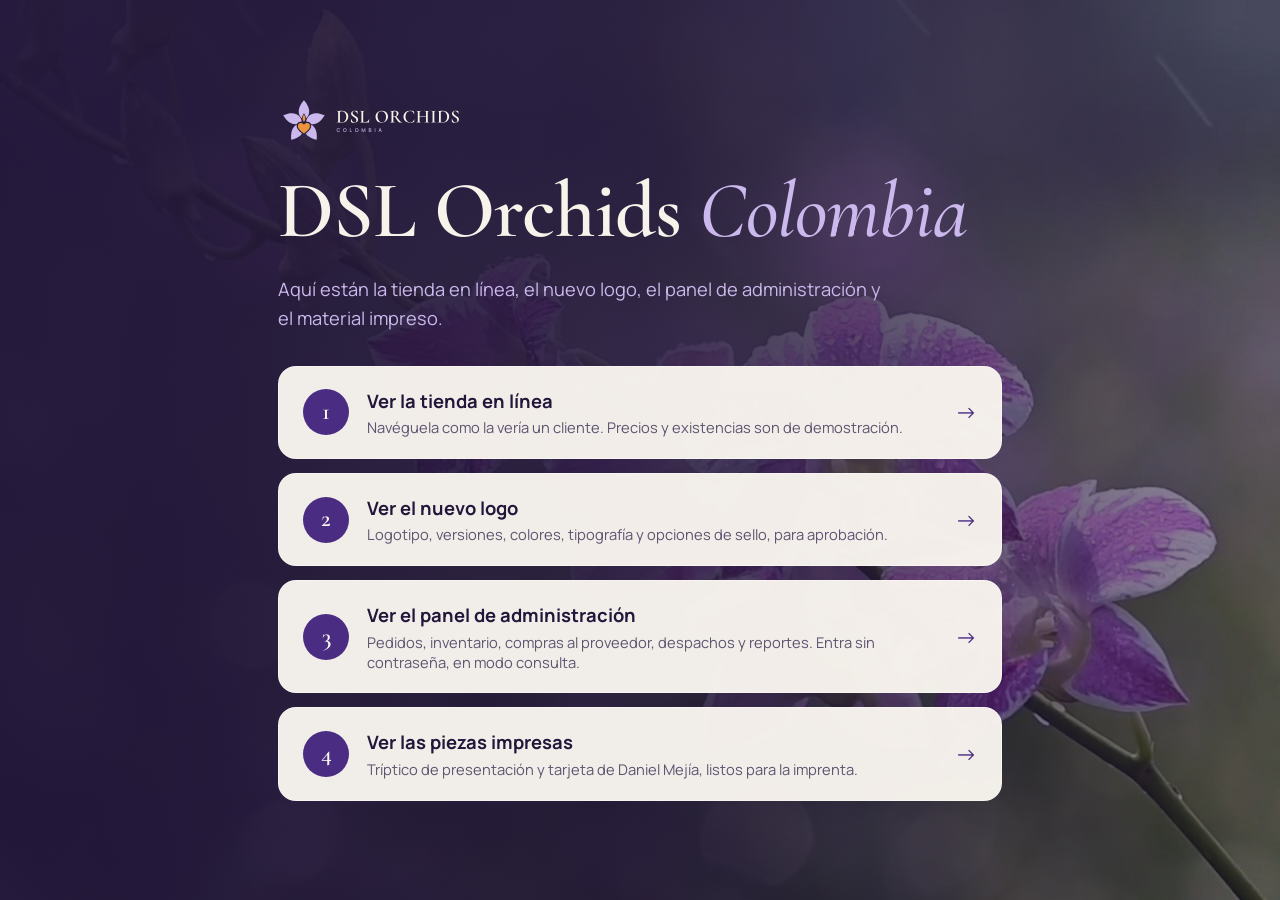
==== commit bd961f91: "Ocultar por ahora el botón y los enlaces de logística Co-Authored-By: Claude Opus 5.5 <noreply@anthr" ====
--- a/index.html
+++ b/index.html
@@ -34,7 +34,7 @@
   <div class="wrap">
     <img src="assets/marca/logo-horizontal-fondo-oscuro.svg" alt="DSL Orchids Colombia" style="height:52px;width:auto;align-self:flex-start">
     <h1>DSL Orchids <em>Colombia</em></h1>
-    <p class="lead">Aquí están la tienda en línea, el nuevo logo, la guía de cómo funcionaría la operación en Colombia desde Medellín, el panel de administración y el material impreso.</p>
+    <p class="lead">Aquí están la tienda en línea, el nuevo logo, el panel de administración y el material impreso.</p>
     <nav class="botones" aria-label="Enlaces del proyecto">
       <a class="boton" href="https://dsl-orchids-colombia.vercel.app" target="_blank" rel="noopener">
         <span class="num">1</span>
@@ -46,18 +46,20 @@
         <span class="txt"><b>Ver el nuevo logo</b><small>Logotipo, versiones, colores, tipografía y opciones de sello, para aprobación.</small></span>
         <span class="flecha" aria-hidden="true">→</span>
       </a>
+      <!-- Oculto por ahora (pedido del usuario). Para mostrarlo, quitar el comentario:
       <a class="boton" href="operacion/">
         <span class="num">3</span>
         <span class="txt"><b>Ver la logística en Colombia</b><small>Importación, bodega en Medellín, transportadoras, pagos, facturación y trámites.</small></span>
         <span class="flecha" aria-hidden="true">→</span>
       </a>
+      -->
       <a class="boton" href="https://dsl-orchids-colombia.vercel.app/admin/demo" target="_blank" rel="noopener">
-        <span class="num">4</span>
+        <span class="num">3</span>
         <span class="txt"><b>Ver el panel de administración</b><small>Pedidos, inventario, compras al proveedor, despachos y reportes. Entra sin contraseña, en modo consulta.</small></span>
         <span class="flecha" aria-hidden="true">→</span>
       </a>
       <a class="boton" href="impresos/">
-        <span class="num">5</span>
+        <span class="num">4</span>
         <span class="txt"><b>Ver las piezas impresas</b><small>Tríptico de presentación y tarjeta de Daniel Mejía, listos para la imprenta.</small></span>
         <span class="flecha" aria-hidden="true">→</span>
       </a>
